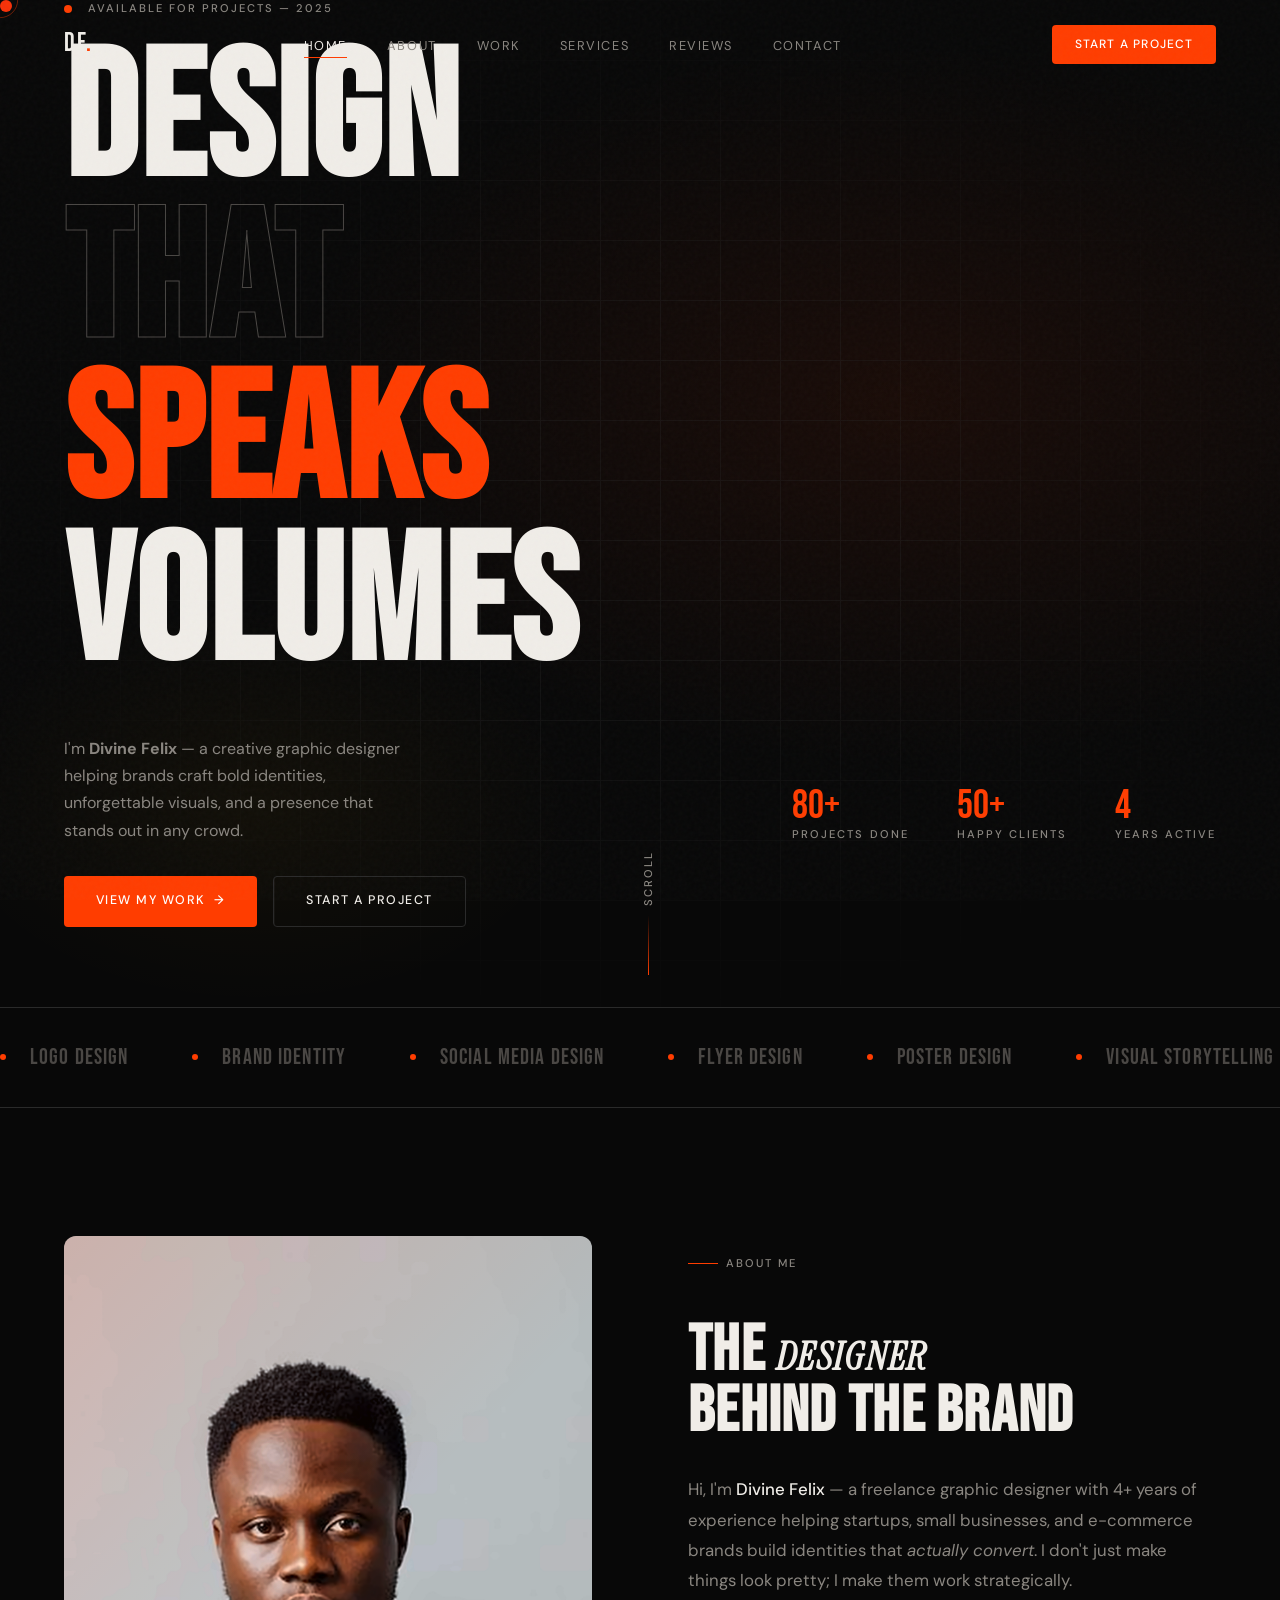
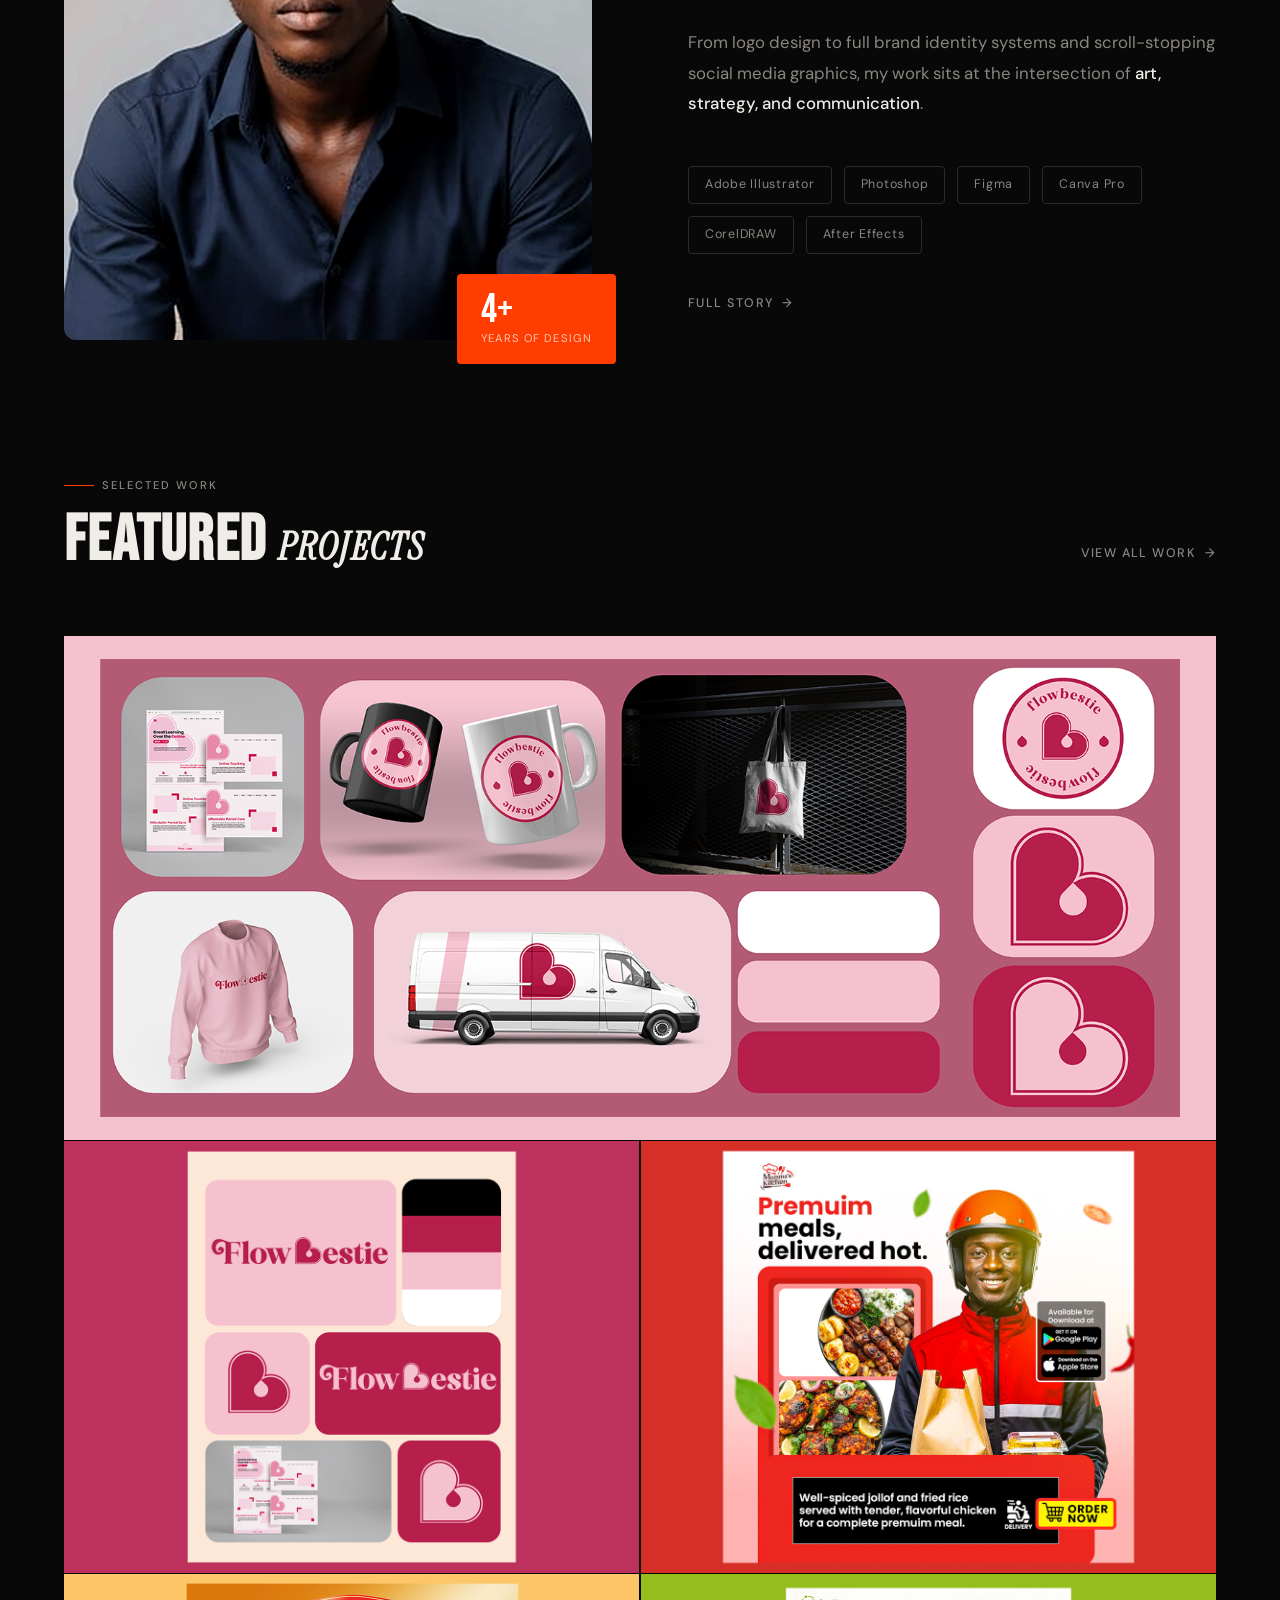
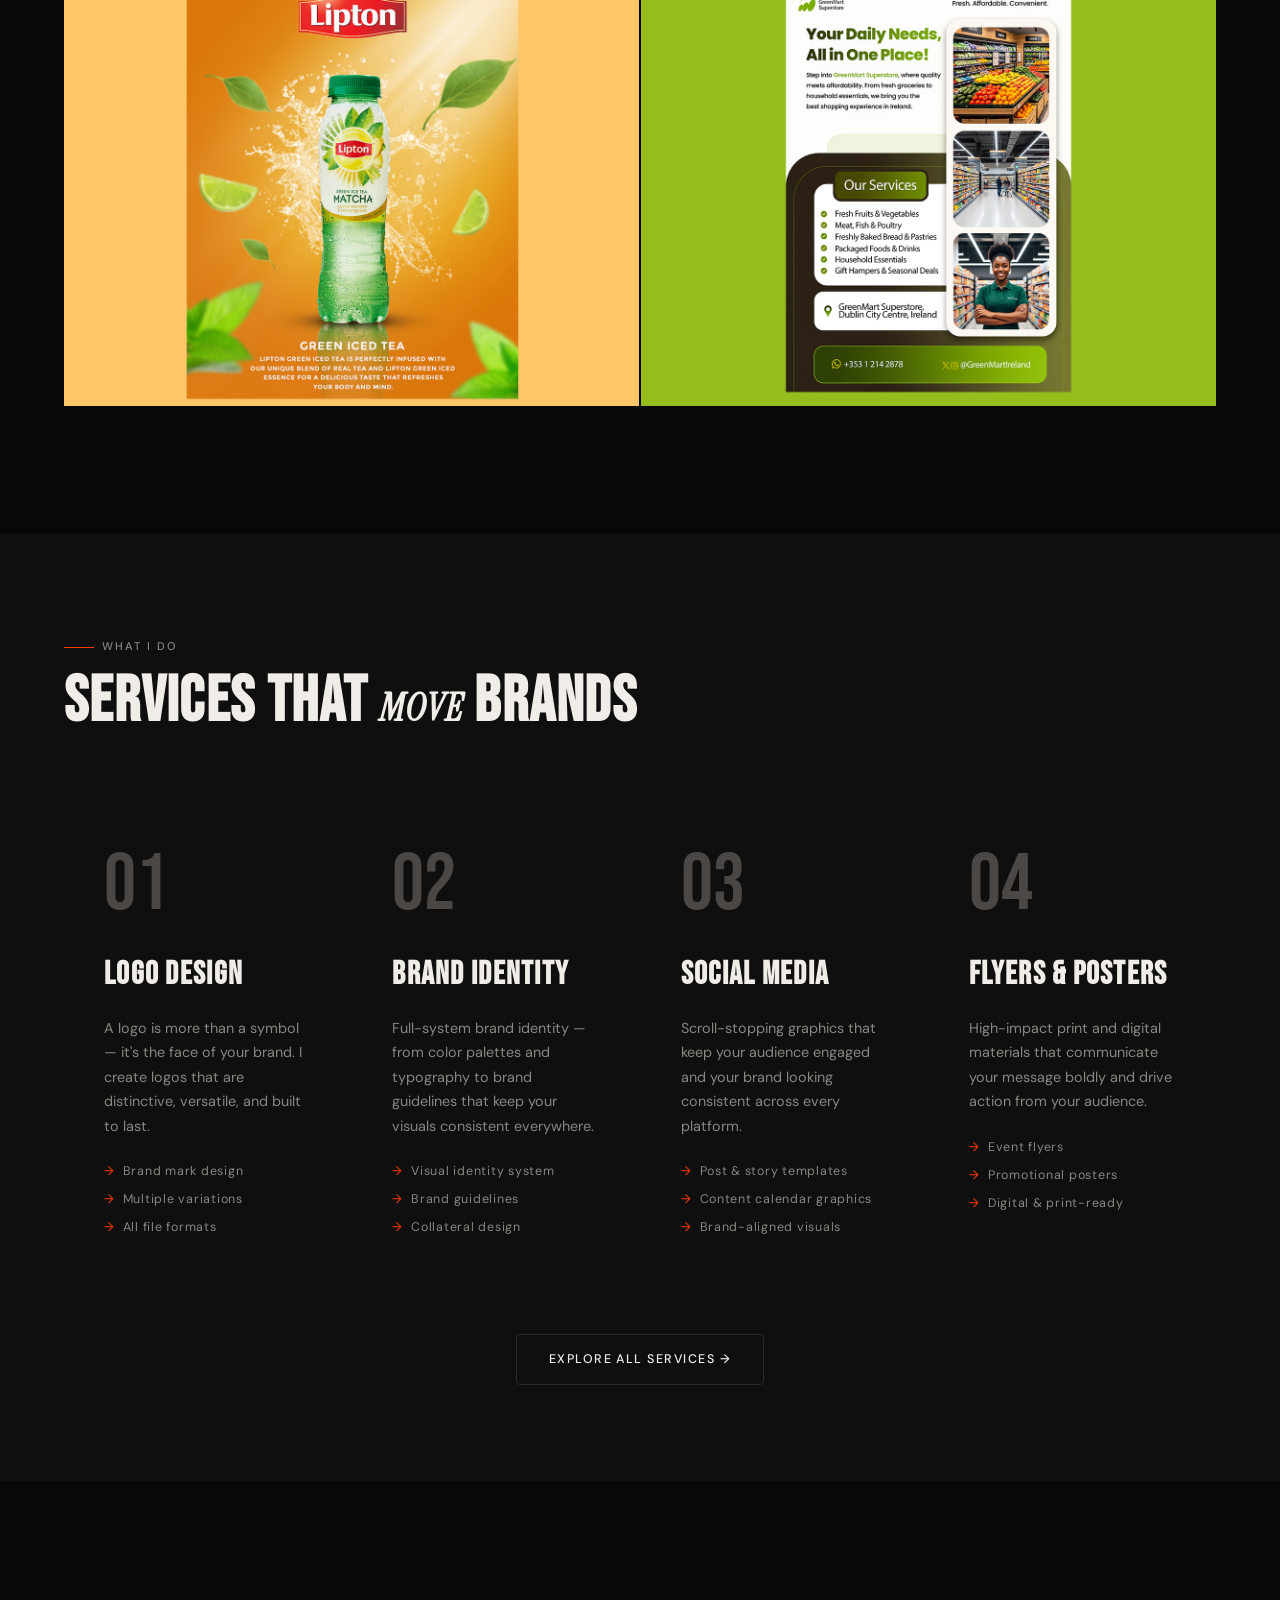
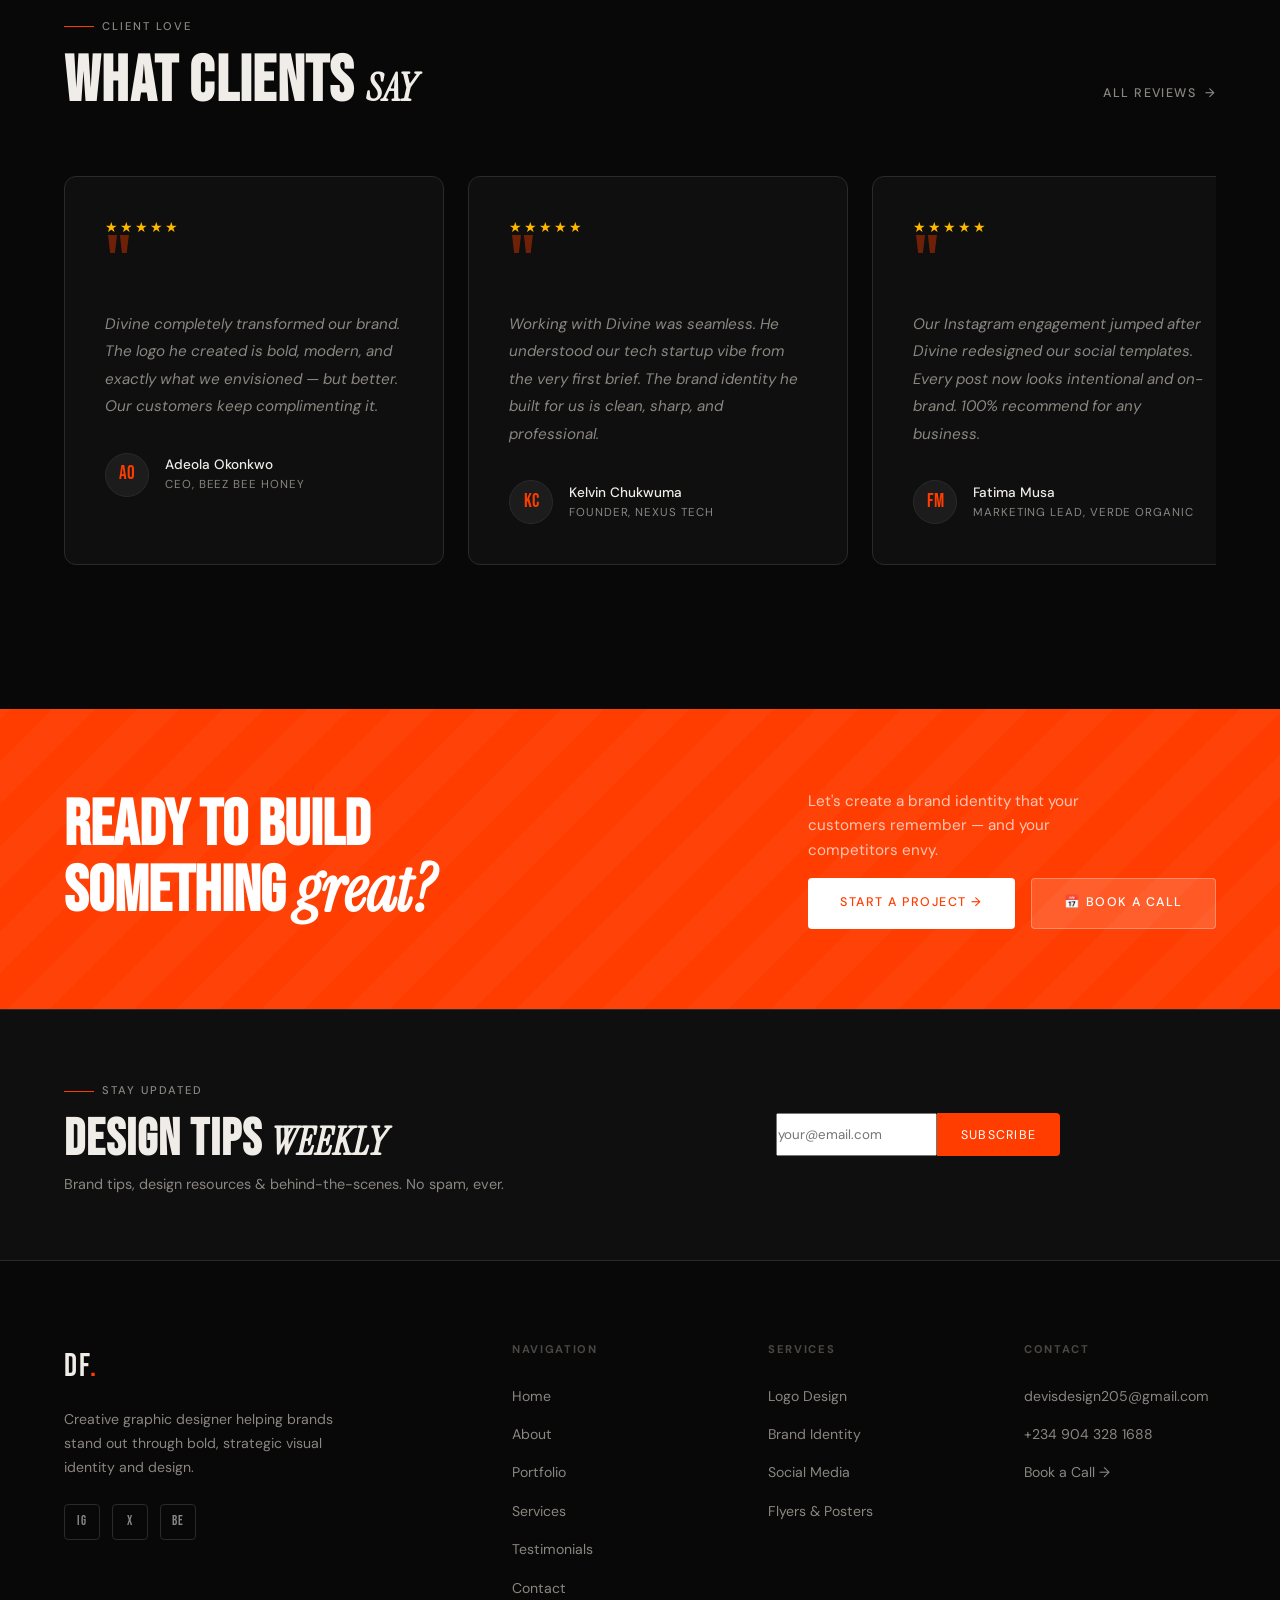
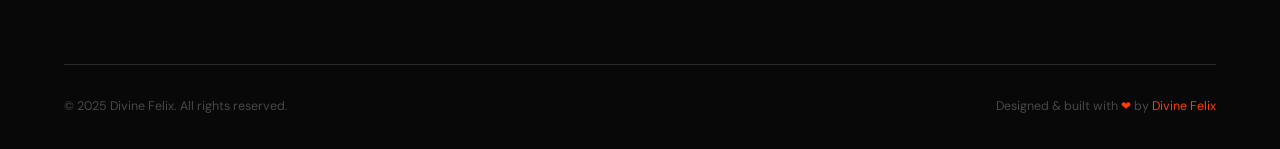
==== index.html @ 048eee92 "Add files via upload Upload portfolio files" ====
<!DOCTYPE html>
<html lang="en">
<head>
  <meta charset="UTF-8">
  <meta name="viewport" content="width=device-width, initial-scale=1.0">
  <title>Divine Felix — Creative Graphic Designer</title>
  <meta name="description" content="Divine Felix is a creative graphic designer helping brands stand out through bold logos, brand identity, social media design, and visual storytelling.">
  <meta name="keywords" content="graphic designer, logo design, brand identity, social media design, flyers, poster design, freelance designer Nigeria">
  <meta property="og:title" content="Divine Felix — Creative Graphic Designer">
  <meta property="og:description" content="Helping brands stand out through bold, strategic design.">
  <meta property="og:type" content="website">
  <link rel="stylesheet" href="css/style.css">
  <link rel="icon" href="data:image/svg+xml,<svg xmlns='http://www.w3.org/2000/svg' viewBox='0 0 100 100'><text y='.9em' font-size='90'>✦</text></svg>">
</head>
<body>

  <!-- Cursor -->
  <div class="cursor"></div>
  <div class="cursor-follower"></div>

  <!-- Navigation -->
  <nav class="nav" role="navigation" aria-label="Main navigation">
    <div class="container">
      <div class="nav-inner">
        <a href="index.html" class="nav-logo" aria-label="Divine Felix Home">DF<span>.</span></a>
        <ul class="nav-links">
          <li><a href="index.html">Home</a></li>
          <li><a href="pages/about.html">About</a></li>
          <li><a href="pages/portfolio.html">Work</a></li>
          <li><a href="pages/services.html">Services</a></li>
          <li><a href="pages/testimonials.html">Reviews</a></li>
          <li><a href="pages/contact.html">Contact</a></li>
        </ul>
        <a href="pages/contact.html" class="nav-cta">Start a Project</a>
        <button class="nav-hamburger" aria-label="Toggle menu" aria-expanded="false">
          <span></span><span></span><span></span>
        </button>
      </div>
    </div>
  </nav>

  <!-- Mobile Menu -->
  <div class="mobile-menu" role="dialog" aria-label="Mobile menu">
    <a href="index.html">Home</a>
    <a href="pages/about.html">About</a>
    <a href="pages/portfolio.html">Work</a>
    <a href="pages/services.html">Services</a>
    <a href="pages/testimonials.html">Reviews</a>
    <a href="pages/contact.html">Contact</a>
  </div>

  <!-- ==================== HERO ==================== -->
  <section class="hero" aria-label="Hero">
    <div class="hero-bg"></div>
    <div class="hero-grid"></div>
    <div class="container" style="position:relative;z-index:2;">
      <div class="hero-eyebrow">
        <div class="hero-eyebrow-dot" aria-hidden="true"></div>
        <span class="label">Available for projects — 2025</span>
      </div>
      <h1 class="display-xl hero-title" aria-label="Design that makes your brand impossible to ignore">
        <div class="line"><span>Design</span></div>
        <div class="line"><span class="outline-word">That</span> <span class="accent-word">Speaks</span></div>
        <div class="line"><span>Volumes</span></div>
      </h1>
      <div class="hero-sub">
        <p class="hero-desc">
          I'm <strong>Divine Felix</strong> — a creative graphic designer helping brands craft bold identities, unforgettable visuals, and a presence that stands out in any crowd.
        </p>
        <div class="hero-stats">
          <div>
            <div class="hero-stat-number"><span class="counter" data-target="80" data-suffix="+">80+</span></div>
            <div class="label">Projects Done</div>
          </div>
          <div>
            <div class="hero-stat-number"><span class="counter" data-target="50" data-suffix="+">50+</span></div>
            <div class="label">Happy Clients</div>
          </div>
          <div>
            <div class="hero-stat-number"><span class="counter" data-target="4" data-suffix="">4</span></div>
            <div class="label">Years Active</div>
          </div>
        </div>
        <div class="hero-actions">
          <a href="pages/portfolio.html" class="btn btn-primary">View My Work <span>→</span></a>
          <a href="pages/contact.html" class="btn btn-outline">Start a Project</a>
        </div>
      </div>
    </div>
    <div class="hero-scroll" aria-hidden="true">
      <span class="label" style="writing-mode:vertical-rl;transform:rotate(180deg);">Scroll</span>
      <div class="hero-scroll-line"></div>
    </div>
  </section>

  <!-- ==================== MARQUEE ==================== -->
  <div class="marquee-section" aria-hidden="true">
    <div class="marquee-track">
      <div class="marquee-item"><span class="marquee-dot"></span>Logo Design</div>
      <div class="marquee-item"><span class="marquee-dot"></span>Brand Identity</div>
      <div class="marquee-item"><span class="marquee-dot"></span>Social Media Design</div>
      <div class="marquee-item"><span class="marquee-dot"></span>Flyer Design</div>
      <div class="marquee-item"><span class="marquee-dot"></span>Poster Design</div>
      <div class="marquee-item"><span class="marquee-dot"></span>Visual Storytelling</div>
      <div class="marquee-item"><span class="marquee-dot"></span>Brand Strategy</div>
      <div class="marquee-item"><span class="marquee-dot"></span>Creative Direction</div>
    </div>
  </div>

  <!-- ==================== INTRO ==================== -->
  <section class="section">
    <div class="container">
      <div class="about-intro">
        <div class="about-portrait reveal-left">
          <div class="about-portrait-img">
            <img src="{css,js,pages,assets/Photos/Divine 2.png" alt="Divine Felix — Creative Graphic Designer" style="width:100%;height:100%;object-fit:cover;object-position:top;">
          </div>
          <div class="about-portrait-tag">
            <div class="num">4+</div>
            <div class="text">Years of Design</div>
          </div>
        </div>
        <div class="about-content">
          <div class="section-tag reveal">
            <div class="section-tag-line"></div>
            <span class="label">About Me</span>
          </div>
          <h2 class="display-md reveal">The <em class="serif-xl">Designer</em><br>Behind the Brand</h2>
          <p class="about-bio reveal delay-1">
            Hi, I'm <strong>Divine Felix</strong> — a freelance graphic designer with 4+ years of experience helping startups, small businesses, and e-commerce brands build identities that <em>actually convert</em>. I don't just make things look pretty; I make them work strategically.
          </p>
          <p class="about-bio reveal delay-2">
            From logo design to full brand identity systems and scroll-stopping social media graphics, my work sits at the intersection of <strong>art, strategy, and communication</strong>.
          </p>
          <div class="tools-grid reveal delay-3">
            <span class="tool-chip">Adobe Illustrator</span>
            <span class="tool-chip">Photoshop</span>
            <span class="tool-chip">Figma</span>
            <span class="tool-chip">Canva Pro</span>
            <span class="tool-chip">CorelDRAW</span>
            <span class="tool-chip">After Effects</span>
          </div>
          <div class="reveal delay-4">
            <a href="pages/about.html" class="btn-ghost btn">Full Story <span class="arrow">→</span></a>
          </div>
        </div>
      </div>
    </div>
  </section>

  <!-- ==================== FEATURED WORK ==================== -->
  <section class="section" style="padding-top:0;">
    <div class="container">
      <div class="section-header section-header-row">
        <div>
          <div class="section-tag reveal"><div class="section-tag-line"></div><span class="label">Selected Work</span></div>
          <h2 class="display-md reveal">Featured <em class="serif-xl">Projects</em></h2>
        </div>
        <a href="pages/portfolio.html" class="btn-ghost btn reveal">View All Work <span class="arrow">→</span></a>
      </div>
      <div class="works-grid">
        <a href="pages/portfolio.html#beez-bee" class="work-item" aria-label="Flow Bestie Brand Identity project">
          <div class="work-bg work-mock-1" style="background:none;padding:0;">
            <img src="{css,js,pages,assets/Photos/Flowbestie.png" alt="Flow Bestie Brand Identity" style="width:100%;height:100%;object-fit:cover;">
          </div>
          <div class="work-overlay">
            <span class="work-category">Brand Identity</span>
            <h3 class="work-title">Flow Bestie</h3>
          </div>
          <div class="work-arrow" aria-hidden="true"><svg width="16" height="16" viewBox="0 0 16 16" fill="none"><path d="M3 13L13 3M13 3H5M13 3V11" stroke="white" stroke-width="1.5"/></svg></div>
        </a>
        <a href="pages/portfolio.html#nexus" class="work-item" aria-label="Flow Bestie logo design project">
          <div class="work-bg work-mock-2" style="background:none;padding:0;">
            <img src="{css,js,pages,assets/Photos/logo board.png" alt="Flow Bestie Logo Design" style="width:100%;height:100%;object-fit:cover;">
          </div>
          <div class="work-overlay">
            <span class="work-category">Logo Design</span>
            <h3 class="work-title">Flow Bestie</h3>
          </div>
          <div class="work-arrow" aria-hidden="true"><svg width="16" height="16" viewBox="0 0 16 16" fill="none"><path d="M3 13L13 3M13 3H5M13 3V11" stroke="white" stroke-width="1.5"/></svg></div>
        </a>
        <a href="pages/portfolio.html#verde" class="work-item" aria-label="Momma's Kitchen social media design project">
          <div class="work-bg work-mock-3" style="background:none;padding:0;">
            <img src="{css,js,pages,assets/Photos/Delivery guy.png" alt="Momma's Kitchen Social Media Design" style="width:100%;height:100%;object-fit:cover;">
          </div>
          <div class="work-overlay">
            <span class="work-category">Social Media Design</span>
            <h3 class="work-title">Momma's Kitchen</h3>
          </div>
          <div class="work-arrow" aria-hidden="true"><svg width="16" height="16" viewBox="0 0 16 16" fill="none"><path d="M3 13L13 3M13 3H5M13 3V11" stroke="white" stroke-width="1.5"/></svg></div>
        </a>
        <a href="pages/portfolio.html#nova" class="work-item" aria-label="Lipton poster design project">
          <div class="work-bg work-mock-4" style="background:none;padding:0;">
            <img src="{css,js,pages,assets/Photos/Lipton.png" alt="Lipton Poster Design" style="width:100%;height:100%;object-fit:cover;">
          </div>
          <div class="work-overlay">
            <span class="work-category">Poster Design</span>
            <h3 class="work-title">Lipton</h3>
          </div>
          <div class="work-arrow" aria-hidden="true"><svg width="16" height="16" viewBox="0 0 16 16" fill="none"><path d="M3 13L13 3M13 3H5M13 3V11" stroke="white" stroke-width="1.5"/></svg></div>
        </a>
        <a href="pages/portfolio.html#lux" class="work-item" aria-label="Gainmore brand identity concept project">
          <div class="work-bg work-mock-5" style="background:none;padding:0;">
            <img src="{css,js,pages,assets/Photos/gainmore 5.jpg" alt="Gainmore Brand Identity" style="width:100%;height:100%;object-fit:cover;">
          </div>
          <div class="work-overlay">
            <span class="work-category">Brand Identity</span>
            <h3 class="work-title">Gainmore</h3>
          </div>
          <div class="work-arrow" aria-hidden="true"><svg width="16" height="16" viewBox="0 0 16 16" fill="none"><path d="M3 13L13 3M13 3H5M13 3V11" stroke="white" stroke-width="1.5"/></svg></div>
        </a>
      </div>
    </div>
  </section>

  <!-- ==================== SERVICES OVERVIEW ==================== -->
  <section class="section" style="background: var(--bg-2); padding: 6rem 0;">
    <div class="container">
      <div class="section-header">
        <div class="section-tag reveal"><div class="section-tag-line"></div><span class="label">What I Do</span></div>
        <h2 class="display-md reveal">Services That <em class="serif-xl">Move</em> Brands</h2>
      </div>
      <div class="services-grid">
        <div class="service-card reveal">
          <div class="service-num">01</div>
          <h3 class="service-name">Logo Design</h3>
          <p class="service-desc">A logo is more than a symbol — it's the face of your brand. I create logos that are distinctive, versatile, and built to last.</p>
          <ul class="service-list">
            <li>Brand mark design</li>
            <li>Multiple variations</li>
            <li>All file formats</li>
          </ul>
        </div>
        <div class="service-card reveal delay-1">
          <div class="service-num">02</div>
          <h3 class="service-name">Brand Identity</h3>
          <p class="service-desc">Full-system brand identity — from color palettes and typography to brand guidelines that keep your visuals consistent everywhere.</p>
          <ul class="service-list">
            <li>Visual identity system</li>
            <li>Brand guidelines</li>
            <li>Collateral design</li>
          </ul>
        </div>
        <div class="service-card reveal delay-2">
          <div class="service-num">03</div>
          <h3 class="service-name">Social Media</h3>
          <p class="service-desc">Scroll-stopping graphics that keep your audience engaged and your brand looking consistent across every platform.</p>
          <ul class="service-list">
            <li>Post & story templates</li>
            <li>Content calendar graphics</li>
            <li>Brand-aligned visuals</li>
          </ul>
        </div>
        <div class="service-card reveal delay-3">
          <div class="service-num">04</div>
          <h3 class="service-name">Flyers & Posters</h3>
          <p class="service-desc">High-impact print and digital materials that communicate your message boldly and drive action from your audience.</p>
          <ul class="service-list">
            <li>Event flyers</li>
            <li>Promotional posters</li>
            <li>Digital & print-ready</li>
          </ul>
        </div>
      </div>
      <div style="text-align:center;margin-top:3rem;" class="reveal">
        <a href="pages/services.html" class="btn btn-outline">Explore All Services →</a>
      </div>
    </div>
  </section>

  <!-- ==================== TESTIMONIALS ==================== -->
  <section class="section">
    <div class="container">
      <div class="section-header section-header-row">
        <div>
          <div class="section-tag reveal"><div class="section-tag-line"></div><span class="label">Client Love</span></div>
          <h2 class="display-md reveal">What Clients <em class="serif-xl">Say</em></h2>
        </div>
        <a href="pages/testimonials.html" class="btn-ghost btn reveal">All Reviews <span class="arrow">→</span></a>
      </div>
      <div class="testimonials-track">
        <div class="testimonial-card reveal">
          <div class="stars">★★★★★</div>
          <div class="testimonial-quote">"</div>
          <p class="testimonial-text">Divine completely transformed our brand. The logo he created is bold, modern, and exactly what we envisioned — but better. Our customers keep complimenting it.</p>
          <div class="testimonial-author">
            <div class="testimonial-avatar">AO</div>
            <div>
              <div class="testimonial-name">Adeola Okonkwo</div>
              <div class="testimonial-role">CEO, Beez Bee Honey</div>
            </div>
          </div>
        </div>
        <div class="testimonial-card reveal delay-1">
          <div class="stars">★★★★★</div>
          <div class="testimonial-quote">"</div>
          <p class="testimonial-text">Working with Divine was seamless. He understood our tech startup vibe from the very first brief. The brand identity he built for us is clean, sharp, and professional.</p>
          <div class="testimonial-author">
            <div class="testimonial-avatar">KC</div>
            <div>
              <div class="testimonial-name">Kelvin Chukwuma</div>
              <div class="testimonial-role">Founder, Nexus Tech</div>
            </div>
          </div>
        </div>
        <div class="testimonial-card reveal delay-2">
          <div class="stars">★★★★★</div>
          <div class="testimonial-quote">"</div>
          <p class="testimonial-text">Our Instagram engagement jumped after Divine redesigned our social templates. Every post now looks intentional and on-brand. 100% recommend for any business.</p>
          <div class="testimonial-author">
            <div class="testimonial-avatar">FM</div>
            <div>
              <div class="testimonial-name">Fatima Musa</div>
              <div class="testimonial-role">Marketing Lead, Verde Organic</div>
            </div>
          </div>
        </div>
        <div class="testimonial-card reveal delay-3">
          <div class="stars">★★★★★</div>
          <div class="testimonial-quote">"</div>
          <p class="testimonial-text">Exceptional work. The flyer Divine designed for our event went viral on Twitter. People were asking who made it — that's how impactful it was.</p>
          <div class="testimonial-author">
            <div class="testimonial-avatar">BI</div>
            <div>
              <div class="testimonial-name">Bukola Ibrahim</div>
              <div class="testimonial-role">Event Director, Nova Events</div>
            </div>
          </div>
        </div>
      </div>
    </div>
  </section>

  <!-- ==================== CTA STRIP ==================== -->
  <section class="cta-strip" aria-label="Call to action">
    <div class="cta-strip-bg" aria-hidden="true"></div>
    <div class="container">
      <div class="cta-strip-inner">
        <h2 class="cta-strip-text">Ready to build<br>something <em>great?</em></h2>
        <div style="display:flex;flex-direction:column;gap:1rem;align-items:flex-start;">
          <p style="color:rgba(255,255,255,0.7);font-size:0.95rem;max-width:320px;">Let's create a brand identity that your customers remember — and your competitors envy.</p>
          <div style="display:flex;gap:1rem;flex-wrap:wrap;">
            <a href="pages/contact.html" class="btn btn-white">Start a Project →</a>
            <a href="https://calendly.com/devisdesign205/30min" target="_blank" rel="noopener" class="btn" style="background:rgba(255,255,255,0.15);color:#fff;border:1px solid rgba(255,255,255,0.3);">📅 Book a Call</a>
          </div>
        </div>
      </div>
    </div>
  </section>

  <!-- ==================== NEWSLETTER ==================== -->
  <section class="newsletter">
    <div class="container">
      <div class="newsletter-inner">
        <div>
          <div class="section-tag reveal"><div class="section-tag-line"></div><span class="label">Stay Updated</span></div>
          <h3 class="display-md reveal" style="font-size:clamp(2rem,4vw,3.5rem);">Design Tips <em class="serif-xl">Weekly</em></h3>
          <p class="reveal" style="color:var(--text-2);margin-top:0.5rem;font-size:0.9rem;">Brand tips, design resources & behind-the-scenes. No spam, ever.</p>
        </div>
        <form class="newsletter-form reveal" novalidate aria-label="Newsletter signup">
          <input type="email" placeholder="your@email.com" aria-label="Email address" required>
          <button type="submit" class="newsletter-btn">Subscribe</button>
        </form>
      </div>
    </div>
  </section>

  <!-- ==================== FOOTER ==================== -->
  <footer class="footer" role="contentinfo">
    <div class="container">
      <div class="footer-top">
        <div class="footer-brand">
          <div class="logo">DF<span>.</span></div>
          <p>Creative graphic designer helping brands stand out through bold, strategic visual identity and design.</p>
          <div class="footer-socials" role="list">
            <a href="https://www.instagram.com/devis_design1?igsh=NGR2aHMza3V1dnh0" target="_blank" rel="noopener" class="social-icon" aria-label="Instagram" role="listitem">IG</a>
            <a href="https://x.com/Devis_Designs" target="_blank" rel="noopener" class="social-icon" aria-label="Twitter/X" role="listitem">X</a>
            <a href="https://www.behance.net/Devidesigns" target="_blank" rel="noopener" class="social-icon" aria-label="Behance" role="listitem">Be</a>
          </div>
        </div>
        <div class="footer-col">
          <h4>Navigation</h4>
          <ul>
            <li><a href="index.html">Home</a></li>
            <li><a href="pages/about.html">About</a></li>
            <li><a href="pages/portfolio.html">Portfolio</a></li>
            <li><a href="pages/services.html">Services</a></li>
            <li><a href="pages/testimonials.html">Testimonials</a></li>
            <li><a href="pages/contact.html">Contact</a></li>
          </ul>
        </div>
        <div class="footer-col">
          <h4>Services</h4>
          <ul>
            <li><a href="pages/services.html">Logo Design</a></li>
            <li><a href="pages/services.html">Brand Identity</a></li>
            <li><a href="pages/services.html">Social Media</a></li>
            <li><a href="pages/services.html">Flyers & Posters</a></li>
          </ul>
        </div>
        <div class="footer-col">
          <h4>Contact</h4>
          <ul>
            <li><a href="mailto:devisdesign205@gmail.com">devisdesign205@gmail.com</a></li>
            <li><a href="https://wa.me/2349043281688" target="_blank" rel="noopener">+234 904 328 1688</a></li>
            <li><a href="https://calendly.com/devisdesign205/30min" target="_blank" rel="noopener">Book a Call →</a></li>
          </ul>
        </div>
      </div>
      <div class="footer-bottom">
        <p>© 2025 Divine Felix. All rights reserved.</p>
        <p>Designed & built with <span style="color:var(--accent);">❤</span> by <a href="#">Divine Felix</a></p>
      </div>
    </div>
  </footer>

  <script src="js/main.js"></script>
</body>
</html>
---- css/style.css ----
/* ============================================
   DIVINE FELIX PORTFOLIO — DESIGN SYSTEM
   ============================================ */

@import url('https://fonts.googleapis.com/css2?family=Bebas+Neue&family=DM+Sans:ital,opsz,wght@0,9..40,300;0,9..40,400;0,9..40,500;1,9..40,300&family=Instrument+Serif:ital@0;1&display=swap');

/* ---- CSS Variables ---- */
:root {
  --bg:        #080808;
  --bg-2:      #0f0f0f;
  --bg-3:      #161616;
  --surface:   #1c1c1c;
  --border:    #2a2a2a;
  --accent:    #FF3D00;
  --accent-2:  #FFB800;
  --text:      #F0EDE8;
  --text-2:    #8a8680;
  --text-3:    #4a4744;

  --font-display: 'Bebas Neue', sans-serif;
  --font-serif:   'Instrument Serif', serif;
  --font-body:    'DM Sans', sans-serif;

  --ease-out:  cubic-bezier(0.16, 1, 0.3, 1);
  --ease-in:   cubic-bezier(0.7, 0, 0.84, 0);
  --radius:    4px;
  --radius-lg: 12px;
}

/* ---- Reset ---- */
*, *::before, *::after { box-sizing: border-box; margin: 0; padding: 0; }
html { scroll-behavior: smooth; font-size: 16px; }
body {
  background: var(--bg);
  color: var(--text);
  font-family: var(--font-body);
  font-size: 1rem;
  line-height: 1.6;
  overflow-x: hidden;
  -webkit-font-smoothing: antialiased;
}
img { max-width: 100%; display: block; }
a { color: inherit; text-decoration: none; }
button, input, textarea, select { font-family: inherit; }

/* ---- Custom Cursor ---- */
.cursor {
  width: 12px; height: 12px;
  background: var(--accent);
  border-radius: 50%;
  position: fixed; top: 0; left: 0;
  pointer-events: none;
  z-index: 9999;
  transition: transform 0.15s var(--ease-out), width 0.3s var(--ease-out), height 0.3s var(--ease-out);
  mix-blend-mode: difference;
}
.cursor-follower {
  width: 36px; height: 36px;
  border: 1px solid rgba(255,61,0,0.4);
  border-radius: 50%;
  position: fixed; top: 0; left: 0;
  pointer-events: none;
  z-index: 9998;
  transition: transform 0.4s var(--ease-out);
}
.cursor.hover { width: 40px; height: 40px; }

/* ---- Noise Overlay ---- */
body::before {
  content: '';
  position: fixed; inset: 0;
  background-image: url("data:image/svg+xml,%3Csvg viewBox='0 0 256 256' xmlns='http://www.w3.org/2000/svg'%3E%3Cfilter id='noise'%3E%3CfeTurbulence type='fractalNoise' baseFrequency='0.9' numOctaves='4' stitchTiles='stitch'/%3E%3C/filter%3E%3Crect width='100%25' height='100%25' filter='url(%23noise)'/%3E%3C/svg%3E");
  opacity: 0.03;
  pointer-events: none;
  z-index: 9997;
}

/* ---- Typography Scale ---- */
.display-xl {
  font-family: var(--font-display);
  font-size: clamp(5rem, 14vw, 14rem);
  line-height: 0.9;
  letter-spacing: 0.01em;
  text-transform: uppercase;
}
.display-lg {
  font-family: var(--font-display);
  font-size: clamp(3.5rem, 8vw, 8rem);
  line-height: 0.92;
  letter-spacing: 0.01em;
  text-transform: uppercase;
}
.display-md {
  font-family: var(--font-display);
  font-size: clamp(2.5rem, 5vw, 5rem);
  line-height: 0.95;
  letter-spacing: 0.02em;
  text-transform: uppercase;
}
.serif-xl {
  font-family: var(--font-serif);
  font-style: italic;
  font-size: clamp(1.5rem, 3vw, 2.5rem);
}
.label {
  font-size: 0.7rem;
  letter-spacing: 0.18em;
  text-transform: uppercase;
  color: var(--text-2);
  font-weight: 500;
}

/* ---- Layout ---- */
.container {
  max-width: 1400px;
  margin: 0 auto;
  padding: 0 clamp(1.5rem, 5vw, 5rem);
}
.section { padding: clamp(5rem, 10vw, 10rem) 0; }

/* ---- Navigation ---- */
.nav {
  position: fixed; top: 0; left: 0; right: 0;
  z-index: 100;
  padding: 1.5rem 0;
  transition: background 0.4s ease, padding 0.4s ease;
}
.nav.scrolled {
  background: rgba(8,8,8,0.92);
  backdrop-filter: blur(20px);
  padding: 1rem 0;
  border-bottom: 1px solid var(--border);
}
.nav-inner {
  display: flex;
  align-items: center;
  justify-content: space-between;
}
.nav-logo {
  font-family: var(--font-display);
  font-size: 1.6rem;
  letter-spacing: 0.08em;
}
.nav-logo span { color: var(--accent); }
.nav-links {
  display: flex;
  gap: 2.5rem;
  list-style: none;
}
.nav-links a {
  font-size: 0.8rem;
  letter-spacing: 0.12em;
  text-transform: uppercase;
  color: var(--text-2);
  transition: color 0.2s;
  position: relative;
}
.nav-links a::after {
  content: '';
  position: absolute; bottom: -4px; left: 0;
  width: 0; height: 1px;
  background: var(--accent);
  transition: width 0.3s var(--ease-out);
}
.nav-links a:hover { color: var(--text); }
.nav-links a:hover::after { width: 100%; }
.nav-links a.active { color: var(--text); }
.nav-links a.active::after { width: 100%; }
.nav-cta {
  background: var(--accent);
  color: #fff;
  padding: 0.6rem 1.4rem;
  font-size: 0.75rem;
  letter-spacing: 0.1em;
  text-transform: uppercase;
  font-weight: 500;
  border-radius: var(--radius);
  transition: background 0.2s, transform 0.2s;
}
.nav-cta:hover { background: #e03500; transform: translateY(-1px); }

/* Hamburger */
.nav-hamburger {
  display: none;
  flex-direction: column; gap: 5px;
  cursor: pointer; padding: 4px;
  background: none; border: none;
}
.nav-hamburger span {
  display: block; width: 24px; height: 1.5px;
  background: var(--text);
  transition: transform 0.3s var(--ease-out), opacity 0.3s;
}
.nav-hamburger.open span:nth-child(1) { transform: translateY(6.5px) rotate(45deg); }
.nav-hamburger.open span:nth-child(2) { opacity: 0; }
.nav-hamburger.open span:nth-child(3) { transform: translateY(-6.5px) rotate(-45deg); }

/* Mobile Menu */
.mobile-menu {
  position: fixed; inset: 0;
  background: var(--bg);
  z-index: 99;
  display: flex; flex-direction: column;
  align-items: center; justify-content: center;
  gap: 2rem;
  opacity: 0; pointer-events: none;
  transform: translateY(-20px);
  transition: opacity 0.4s var(--ease-out), transform 0.4s var(--ease-out);
}
.mobile-menu.open { opacity: 1; pointer-events: all; transform: translateY(0); }
.mobile-menu a {
  font-family: var(--font-display);
  font-size: clamp(2.5rem, 8vw, 4rem);
  letter-spacing: 0.04em;
  transition: color 0.2s;
}
.mobile-menu a:hover { color: var(--accent); }

/* ---- Buttons ---- */
.btn {
  display: inline-flex; align-items: center; gap: 0.5rem;
  padding: 0.9rem 2rem;
  font-size: 0.78rem;
  letter-spacing: 0.12em;
  text-transform: uppercase;
  font-weight: 500;
  border-radius: var(--radius);
  cursor: pointer;
  transition: all 0.25s var(--ease-out);
  border: none;
  position: relative; overflow: hidden;
}
.btn::before {
  content: '';
  position: absolute; inset: 0;
  background: rgba(255,255,255,0.08);
  transform: translateX(-100%);
  transition: transform 0.3s var(--ease-out);
}
.btn:hover::before { transform: translateX(0); }
.btn-primary { background: var(--accent); color: #fff; }
.btn-primary:hover { transform: translateY(-2px); box-shadow: 0 12px 40px rgba(255,61,0,0.35); }
.btn-outline {
  background: transparent;
  color: var(--text);
  border: 1px solid var(--border);
}
.btn-outline:hover { border-color: var(--text-2); transform: translateY(-2px); }
.btn-ghost { background: transparent; color: var(--text-2); padding: 0.5rem 0; }
.btn-ghost:hover { color: var(--text); }
.btn-ghost .arrow { transition: transform 0.25s var(--ease-out); }
.btn-ghost:hover .arrow { transform: translateX(6px); }

/* ---- Hero ---- */
.hero {
  min-height: 100svh;
  display: flex; flex-direction: column; justify-content: flex-end;
  padding-bottom: 5rem;
  position: relative;
  overflow: hidden;
}
.hero-bg {
  position: absolute; inset: 0;
  background: radial-gradient(ellipse 80% 60% at 70% 40%, rgba(255,61,0,0.07) 0%, transparent 60%),
              radial-gradient(ellipse 50% 40% at 20% 80%, rgba(255,184,0,0.04) 0%, transparent 50%);
}
.hero-grid {
  position: absolute; inset: 0;
  background-image: 
    linear-gradient(var(--border) 1px, transparent 1px),
    linear-gradient(90deg, var(--border) 1px, transparent 1px);
  background-size: 60px 60px;
  opacity: 0.3;
  mask-image: radial-gradient(ellipse at center, black 30%, transparent 75%);
}
.hero-eyebrow {
  display: flex; align-items: center; gap: 1rem;
  margin-bottom: 1.5rem;
}
.hero-eyebrow-dot {
  width: 8px; height: 8px;
  background: var(--accent);
  border-radius: 50%;
  animation: pulse 2s infinite;
}
@keyframes pulse {
  0%, 100% { opacity: 1; transform: scale(1); }
  50% { opacity: 0.5; transform: scale(0.8); }
}
.hero-title { position: relative; }
.hero-title .line { overflow: hidden; }
.hero-title .line span { display: block; transform: translateY(110%); animation: slideUp 0.9s var(--ease-out) forwards; }
.hero-title .line:nth-child(1) span { animation-delay: 0.1s; }
.hero-title .line:nth-child(2) span { animation-delay: 0.2s; }
.hero-title .line:nth-child(3) span { animation-delay: 0.3s; }
@keyframes slideUp {
  to { transform: translateY(0); }
}
.hero-title .accent-word { color: var(--accent); }
.hero-title .outline-word {
  -webkit-text-stroke: 1px var(--text-3);
  color: transparent;
}
.hero-sub {
  margin-top: 3rem;
  display: flex;
  align-items: flex-end;
  justify-content: space-between;
  gap: 2rem;
  flex-wrap: wrap;
}
.hero-desc {
  max-width: 360px;
  color: var(--text-2);
  line-height: 1.7;
  opacity: 0;
  animation: fadeUp 0.8s var(--ease-out) 0.6s forwards;
}
@keyframes fadeUp {
  from { opacity: 0; transform: translateY(20px); }
  to   { opacity: 1; transform: translateY(0); }
}
.hero-actions {
  display: flex; gap: 1rem; flex-wrap: wrap;
  opacity: 0;
  animation: fadeUp 0.8s var(--ease-out) 0.75s forwards;
}
.hero-scroll {
  position: absolute; bottom: 2rem; left: 50%;
  transform: translateX(-50%);
  display: flex; flex-direction: column; align-items: center; gap: 0.5rem;
  opacity: 0;
  animation: fadeUp 0.8s var(--ease-out) 1s forwards;
}
.hero-scroll-line {
  width: 1px; height: 60px;
  background: linear-gradient(to bottom, transparent, var(--accent));
  animation: scrollPulse 2s ease-in-out infinite;
}
@keyframes scrollPulse {
  0%, 100% { opacity: 0.4; }
  50% { opacity: 1; }
}
.hero-stats {
  display: flex; gap: 3rem;
  opacity: 0;
  animation: fadeUp 0.8s var(--ease-out) 0.9s forwards;
}
.hero-stat-number {
  font-family: var(--font-display);
  font-size: 2.5rem;
  line-height: 1;
  color: var(--text);
}
.hero-stat-number span { color: var(--accent); }

/* ---- Section Headers ---- */
.section-header { margin-bottom: 4rem; }
.section-header-row {
  display: flex; align-items: flex-end;
  justify-content: space-between; gap: 2rem;
  flex-wrap: wrap;
}
.section-tag {
  display: inline-flex; align-items: center; gap: 0.5rem;
  margin-bottom: 1rem;
}
.section-tag-line { width: 30px; height: 1px; background: var(--accent); }

/* ---- Marquee ---- */
.marquee-section { padding: 2rem 0; border-top: 1px solid var(--border); border-bottom: 1px solid var(--border); overflow: hidden; }
.marquee-track { display: flex; gap: 4rem; width: max-content; animation: marquee 30s linear infinite; }
.marquee-section:hover .marquee-track { animation-play-state: paused; }
@keyframes marquee { to { transform: translateX(-50%); } }
.marquee-item {
  display: flex; align-items: center; gap: 1.5rem;
  font-family: var(--font-display);
  font-size: 1.4rem;
  letter-spacing: 0.05em;
  color: var(--text-3);
  white-space: nowrap;
}
.marquee-dot { width: 6px; height: 6px; background: var(--accent); border-radius: 50%; flex-shrink: 0; }

/* ---- About Intro ---- */
.about-intro {
  display: grid;
  grid-template-columns: 1fr 1fr;
  gap: 6rem;
  align-items: center;
}
.about-portrait {
  position: relative;
}
.about-portrait-img {
  width: 100%;
  aspect-ratio: 3/4;
  background: var(--surface);
  border-radius: var(--radius-lg);
  overflow: hidden;
  position: relative;
}
.about-portrait-img::after {
  content: '';
  position: absolute; inset: 0;
  background: linear-gradient(135deg, rgba(255,61,0,0.15) 0%, transparent 50%);
}
.portrait-placeholder {
  width: 100%; height: 100%;
  display: flex; align-items: center; justify-content: center;
  background: linear-gradient(135deg, #1c1c1c 0%, #111 100%);
  font-family: var(--font-display);
  font-size: 8rem;
  color: var(--text-3);
  letter-spacing: 0.02em;
}
.about-portrait-tag {
  position: absolute; bottom: -1.5rem; right: -1.5rem;
  background: var(--accent);
  padding: 1rem 1.5rem;
  border-radius: var(--radius);
}
.about-portrait-tag .num {
  font-family: var(--font-display);
  font-size: 2.5rem;
  line-height: 1;
  color: #fff;
}
.about-portrait-tag .text {
  font-size: 0.7rem;
  letter-spacing: 0.1em;
  text-transform: uppercase;
  color: rgba(255,255,255,0.7);
}
.about-content { display: flex; flex-direction: column; gap: 2rem; }
.about-bio {
  color: var(--text-2);
  font-size: 1.05rem;
  line-height: 1.8;
}
.about-bio strong { color: var(--text); font-weight: 500; }

/* ---- Tools Grid ---- */
.tools-grid {
  display: flex; flex-wrap: wrap; gap: 0.75rem;
  margin-top: 1rem;
}
.tool-chip {
  padding: 0.5rem 1rem;
  border: 1px solid var(--border);
  border-radius: var(--radius);
  font-size: 0.78rem;
  letter-spacing: 0.06em;
  color: var(--text-2);
  transition: all 0.2s;
}
.tool-chip:hover { border-color: var(--accent); color: var(--text); }

/* ---- Works / Portfolio ---- */
.works-grid {
  display: grid;
  grid-template-columns: repeat(2, 1fr);
  gap: 1.5px;
}
.work-item {
  position: relative;
  aspect-ratio: 4/3;
  overflow: hidden;
  cursor: pointer;
  background: var(--surface);
}
.work-item:first-child { grid-column: 1 / -1; aspect-ratio: 16/7; }
.work-bg {
  width: 100%; height: 100%;
  transition: transform 0.7s var(--ease-out);
}
.work-item:hover .work-bg { transform: scale(1.05); }
.work-overlay {
  position: absolute; inset: 0;
  background: linear-gradient(to top, rgba(8,8,8,0.92) 0%, transparent 50%);
  display: flex; flex-direction: column; justify-content: flex-end;
  padding: 2rem;
  transform: translateY(10px);
  opacity: 0;
  transition: opacity 0.4s var(--ease-out), transform 0.4s var(--ease-out);
}
.work-item:hover .work-overlay { opacity: 1; transform: translateY(0); }
.work-category {
  font-size: 0.68rem;
  letter-spacing: 0.15em;
  text-transform: uppercase;
  color: var(--accent);
  margin-bottom: 0.4rem;
}
.work-title {
  font-family: var(--font-display);
  font-size: 2rem;
  letter-spacing: 0.04em;
}
.work-arrow {
  position: absolute; top: 1.5rem; right: 1.5rem;
  width: 44px; height: 44px;
  background: var(--accent);
  border-radius: 50%;
  display: flex; align-items: center; justify-content: center;
  transform: scale(0) rotate(-45deg);
  transition: transform 0.4s var(--ease-out);
}
.work-item:hover .work-arrow { transform: scale(1) rotate(0deg); }

/* Mock project colors */
.work-mock-1 { background: linear-gradient(135deg, #1a0a00 0%, #2d1200 50%, #1a0500 100%); }
.work-mock-2 { background: linear-gradient(135deg, #0a0a1a 0%, #12123a 50%, #050520 100%); }
.work-mock-3 { background: linear-gradient(135deg, #0a1a0a 0%, #0d2b0d 50%, #061206 100%); }
.work-mock-4 { background: linear-gradient(135deg, #1a1a0a 0%, #2e2b0c 50%, #14120a 100%); }
.work-mock-5 { background: linear-gradient(135deg, #1a0a14 0%, #280f1e 50%, #120a0f 100%); }
.work-inner-design {
  width: 100%; height: 100%;
  display: flex; align-items: center; justify-content: center;
  font-family: var(--font-display);
  font-size: clamp(3rem, 8vw, 7rem);
  color: rgba(255,255,255,0.06);
  letter-spacing: 0.05em;
  text-align: center;
  padding: 2rem;
}

/* ---- Services ---- */
.services-grid {
  display: grid;
  grid-template-columns: repeat(auto-fit, minmax(280px, 1fr));
  gap: 1.5px;
}
.service-card {
  background: var(--bg-2);
  padding: 3rem 2.5rem;
  position: relative;
  overflow: hidden;
  transition: background 0.3s;
  cursor: default;
}
.service-card::before {
  content: '';
  position: absolute; bottom: 0; left: 0;
  width: 100%; height: 3px;
  background: var(--accent);
  transform: scaleX(0);
  transform-origin: left;
  transition: transform 0.4s var(--ease-out);
}
.service-card:hover::before { transform: scaleX(1); }
.service-card:hover { background: var(--bg-3); }
.service-num {
  font-family: var(--font-display);
  font-size: 5rem;
  color: var(--text-3);
  line-height: 1;
  margin-bottom: 1.5rem;
  transition: color 0.3s;
}
.service-card:hover .service-num { color: var(--border); }
.service-icon {
  width: 48px; height: 48px;
  margin-bottom: 1.5rem;
  color: var(--accent);
}
.service-name {
  font-family: var(--font-display);
  font-size: 2rem;
  letter-spacing: 0.04em;
  margin-bottom: 1rem;
}
.service-desc {
  color: var(--text-2);
  font-size: 0.9rem;
  line-height: 1.7;
  margin-bottom: 1.5rem;
}
.service-list {
  list-style: none;
  display: flex; flex-direction: column; gap: 0.5rem;
}
.service-list li {
  font-size: 0.78rem;
  letter-spacing: 0.06em;
  color: var(--text-2);
  display: flex; align-items: center; gap: 0.5rem;
}
.service-list li::before { content: '→'; color: var(--accent); }

/* ---- Testimonials ---- */
.testimonials-track { display: flex; gap: 1.5rem; overflow-x: auto; padding-bottom: 1rem; scrollbar-width: none; }
.testimonials-track::-webkit-scrollbar { display: none; }
.testimonial-card {
  flex: 0 0 380px;
  background: var(--bg-2);
  border: 1px solid var(--border);
  border-radius: var(--radius-lg);
  padding: 2.5rem;
  position: relative;
}
.testimonial-quote {
  font-family: var(--font-display);
  font-size: 5rem;
  color: var(--accent);
  line-height: 0.5;
  margin-bottom: 1.5rem;
  opacity: 0.4;
}
.testimonial-text {
  color: var(--text-2);
  font-size: 0.95rem;
  line-height: 1.8;
  margin-bottom: 2rem;
  font-style: italic;
}
.testimonial-author { display: flex; align-items: center; gap: 1rem; }
.testimonial-avatar {
  width: 44px; height: 44px;
  border-radius: 50%;
  background: var(--surface);
  display: flex; align-items: center; justify-content: center;
  font-family: var(--font-display);
  font-size: 1.2rem;
  color: var(--accent);
  border: 1px solid var(--border);
}
.testimonial-name {
  font-size: 0.85rem;
  font-weight: 500;
}
.testimonial-role {
  font-size: 0.72rem;
  letter-spacing: 0.08em;
  text-transform: uppercase;
  color: var(--text-2);
}
.stars { color: var(--accent-2); letter-spacing: 2px; font-size: 0.85rem; margin-bottom: 0.5rem; }

/* ---- CTA Strip ---- */
.cta-strip {
  background: var(--accent);
  padding: 5rem 0;
  position: relative; overflow: hidden;
}
.cta-strip-bg {
  position: absolute; inset: 0;
  background: repeating-linear-gradient(
    -45deg, transparent, transparent 30px,
    rgba(255,255,255,0.03) 30px, rgba(255,255,255,0.03) 60px
  );
}
.cta-strip-inner {
  display: flex; align-items: center; justify-content: space-between; gap: 2rem; flex-wrap: wrap;
  position: relative;
}
.cta-strip-text { font-family: var(--font-display); font-size: clamp(2.5rem, 5vw, 5rem); color: #fff; line-height: 1; }
.cta-strip-text em { font-family: var(--font-serif); font-style: italic; }
.btn-white { background: #fff; color: var(--accent); }
.btn-white:hover { background: #f0f0f0; transform: translateY(-2px); box-shadow: 0 12px 40px rgba(0,0,0,0.2); }

/* ---- Newsletter ---- */
.newsletter { background: var(--bg-2); border-top: 1px solid var(--border); }
.newsletter-inner {
  display: flex; align-items: center; justify-content: space-between; gap: 3rem; flex-wrap: wrap;
  padding: 4rem 0;
}
.newsletter-form { display: flex; gap: 0; max-width: 440px; width: 100%; }
.newsletter-input {
  flex: 1;
  background: var(--surface);
  border: 1px solid var(--border);
  border-right: none;
  border-radius: var(--radius) 0 0 var(--radius);
  padding: 0.85rem 1.2rem;
  color: var(--text);
  font-size: 0.85rem;
  outline: none;
  transition: border-color 0.2s;
}
.newsletter-input:focus { border-color: var(--accent); }
.newsletter-input::placeholder { color: var(--text-3); }
.newsletter-btn {
  background: var(--accent);
  color: #fff;
  border: none;
  padding: 0.85rem 1.5rem;
  border-radius: 0 var(--radius) var(--radius) 0;
  font-size: 0.78rem;
  letter-spacing: 0.1em;
  text-transform: uppercase;
  cursor: pointer;
  transition: background 0.2s;
}
.newsletter-btn:hover { background: #e03500; }

/* ---- Footer ---- */
.footer {
  padding: 5rem 0 2rem;
  border-top: 1px solid var(--border);
}
.footer-top {
  display: grid;
  grid-template-columns: 2fr 1fr 1fr 1fr;
  gap: 4rem;
  padding-bottom: 4rem;
  border-bottom: 1px solid var(--border);
  margin-bottom: 2rem;
}
.footer-brand .logo {
  font-family: var(--font-display);
  font-size: 2rem;
  letter-spacing: 0.06em;
  margin-bottom: 1rem;
}
.footer-brand .logo span { color: var(--accent); }
.footer-brand p { color: var(--text-2); font-size: 0.88rem; line-height: 1.7; max-width: 300px; }
.footer-col h4 {
  font-size: 0.7rem;
  letter-spacing: 0.15em;
  text-transform: uppercase;
  color: var(--text-3);
  margin-bottom: 1.5rem;
}
.footer-col ul { list-style: none; display: flex; flex-direction: column; gap: 0.8rem; }
.footer-col ul li a {
  font-size: 0.88rem;
  color: var(--text-2);
  transition: color 0.2s;
}
.footer-col ul li a:hover { color: var(--text); }
.footer-socials { display: flex; gap: 0.75rem; margin-top: 1.5rem; }
.social-icon {
  width: 36px; height: 36px;
  border: 1px solid var(--border);
  border-radius: var(--radius);
  display: flex; align-items: center; justify-content: center;
  color: var(--text-2);
  font-size: 0.8rem;
  transition: all 0.2s;
  font-family: var(--font-display);
  letter-spacing: 0.04em;
}
.social-icon:hover { border-color: var(--accent); color: var(--accent); }
.footer-bottom {
  display: flex; align-items: center; justify-content: space-between; gap: 1rem; flex-wrap: wrap;
}
.footer-bottom p { font-size: 0.78rem; color: var(--text-3); }
.footer-bottom a { color: var(--accent); }

/* ---- Contact Form ---- */
.contact-grid {
  display: grid;
  grid-template-columns: 1fr 1.4fr;
  gap: 6rem;
  align-items: start;
}
.contact-info { display: flex; flex-direction: column; gap: 3rem; }
.contact-detail { display: flex; flex-direction: column; gap: 0.3rem; }
.contact-detail .label { color: var(--text-3); }
.contact-detail a, .contact-detail p { color: var(--text-2); font-size: 1.05rem; transition: color 0.2s; }
.contact-detail a:hover { color: var(--accent); }
.form-group { display: flex; flex-direction: column; gap: 0.4rem; margin-bottom: 1.5rem; }
.form-group label { font-size: 0.72rem; letter-spacing: 0.1em; text-transform: uppercase; color: var(--text-2); }
.form-group input, .form-group textarea, .form-group select {
  background: var(--bg-2);
  border: 1px solid var(--border);
  border-radius: var(--radius);
  padding: 0.9rem 1.1rem;
  color: var(--text);
  font-size: 0.88rem;
  outline: none;
  transition: border-color 0.2s;
  -webkit-appearance: none;
}
.form-group input:focus, .form-group textarea:focus, .form-group select:focus { border-color: var(--accent); }
.form-group textarea { resize: vertical; min-height: 130px; }
.form-group select { background-image: url("data:image/svg+xml,%3Csvg xmlns='http://www.w3.org/2000/svg' width='12' height='8' viewBox='0 0 12 8'%3E%3Cpath fill='%238a8680' d='M1 1l5 5 5-5'/%3E%3C/svg%3E"); background-repeat: no-repeat; background-position: right 1rem center; padding-right: 2.5rem; }
.form-row { display: grid; grid-template-columns: 1fr 1fr; gap: 1rem; }

/* ---- Page Hero ---- */
.page-hero {
  padding-top: 10rem;
  padding-bottom: 5rem;
  border-bottom: 1px solid var(--border);
  position: relative; overflow: hidden;
}
.page-hero-bg {
  position: absolute; inset: 0;
  background: radial-gradient(ellipse 60% 50% at 80% 50%, rgba(255,61,0,0.05) 0%, transparent 70%);
}

/* ---- Portfolio Filter ---- */
.portfolio-filters { display: flex; gap: 0.5rem; flex-wrap: wrap; margin-bottom: 3rem; }
.filter-btn {
  padding: 0.5rem 1.2rem;
  border: 1px solid var(--border);
  background: transparent;
  color: var(--text-2);
  font-size: 0.78rem;
  letter-spacing: 0.08em;
  text-transform: uppercase;
  border-radius: var(--radius);
  cursor: pointer;
  transition: all 0.2s;
}
.filter-btn:hover, .filter-btn.active { background: var(--accent); border-color: var(--accent); color: #fff; }

/* ---- Project Detail ---- */
.project-hero-img {
  width: 100%; aspect-ratio: 16/7;
  background: var(--surface);
  border-radius: var(--radius-lg);
  overflow: hidden;
  margin-bottom: 4rem;
}
.project-meta {
  display: flex; gap: 3rem; flex-wrap: wrap;
  padding: 2.5rem;
  background: var(--bg-2);
  border-radius: var(--radius-lg);
  border: 1px solid var(--border);
  margin-bottom: 3rem;
}
.project-meta-item { display: flex; flex-direction: column; gap: 0.3rem; }
.project-meta-item .label { color: var(--text-3); }
.project-meta-item p { font-size: 0.9rem; color: var(--text); }
.project-process-grid { display: grid; grid-template-columns: repeat(3, 1fr); gap: 1.5rem; margin: 3rem 0; }
.process-step {
  background: var(--bg-2);
  border: 1px solid var(--border);
  padding: 2rem;
  border-radius: var(--radius);
}
.process-step-num {
  font-family: var(--font-display);
  font-size: 3rem;
  color: var(--text-3);
  margin-bottom: 0.5rem;
}
.process-step h4 { font-size: 1rem; margin-bottom: 0.5rem; }
.process-step p { font-size: 0.85rem; color: var(--text-2); line-height: 1.6; }

/* ---- Skills Progress ---- */
.skills-grid { display: flex; flex-direction: column; gap: 1rem; }
.skill-bar { display: flex; flex-direction: column; gap: 0.4rem; }
.skill-bar-header { display: flex; justify-content: space-between; }
.skill-bar-header span { font-size: 0.82rem; color: var(--text-2); }
.skill-bar-header .pct { color: var(--text-3); }
.skill-bar-track { height: 3px; background: var(--surface); border-radius: 99px; overflow: hidden; }
.skill-bar-fill { height: 100%; background: var(--accent); border-radius: 99px; width: 0; transition: width 1.2s var(--ease-out); }

/* ---- Animate on scroll ---- */
.reveal { opacity: 0; transform: translateY(30px); transition: opacity 0.7s var(--ease-out), transform 0.7s var(--ease-out); }
.reveal.visible { opacity: 1; transform: translateY(0); }
.reveal-left { opacity: 0; transform: translateX(-30px); transition: opacity 0.7s var(--ease-out), transform 0.7s var(--ease-out); }
.reveal-left.visible { opacity: 1; transform: translateX(0); }
.reveal-scale { opacity: 0; transform: scale(0.95); transition: opacity 0.7s var(--ease-out), transform 0.7s var(--ease-out); }
.reveal-scale.visible { opacity: 1; transform: scale(1); }
.delay-1 { transition-delay: 0.1s; }
.delay-2 { transition-delay: 0.2s; }
.delay-3 { transition-delay: 0.3s; }
.delay-4 { transition-delay: 0.4s; }

/* ---- Responsive ---- */
@media (max-width: 1024px) {
  .footer-top { grid-template-columns: 1fr 1fr; }
  .about-intro { grid-template-columns: 1fr; gap: 3rem; }
  .contact-grid { grid-template-columns: 1fr; gap: 3rem; }
  .project-process-grid { grid-template-columns: 1fr 1fr; }
}
@media (max-width: 768px) {
  .nav-links, .nav-cta { display: none; }
  .nav-hamburger { display: flex; }
  .works-grid { grid-template-columns: 1fr; }
  .works-grid .work-item:first-child { aspect-ratio: 4/3; }
  .footer-top { grid-template-columns: 1fr; gap: 2.5rem; }
  .cta-strip-inner { flex-direction: column; text-align: center; }
  .hero-sub { flex-direction: column; align-items: flex-start; }
  .hero-stats { gap: 2rem; }
  .form-row { grid-template-columns: 1fr; }
  .project-process-grid { grid-template-columns: 1fr; }
  .cursor, .cursor-follower { display: none; }
}
@media (max-width: 480px) {
  .section { padding: 4rem 0; }
  .services-grid { grid-template-columns: 1fr; }
  .newsletter-inner { flex-direction: column; }
}
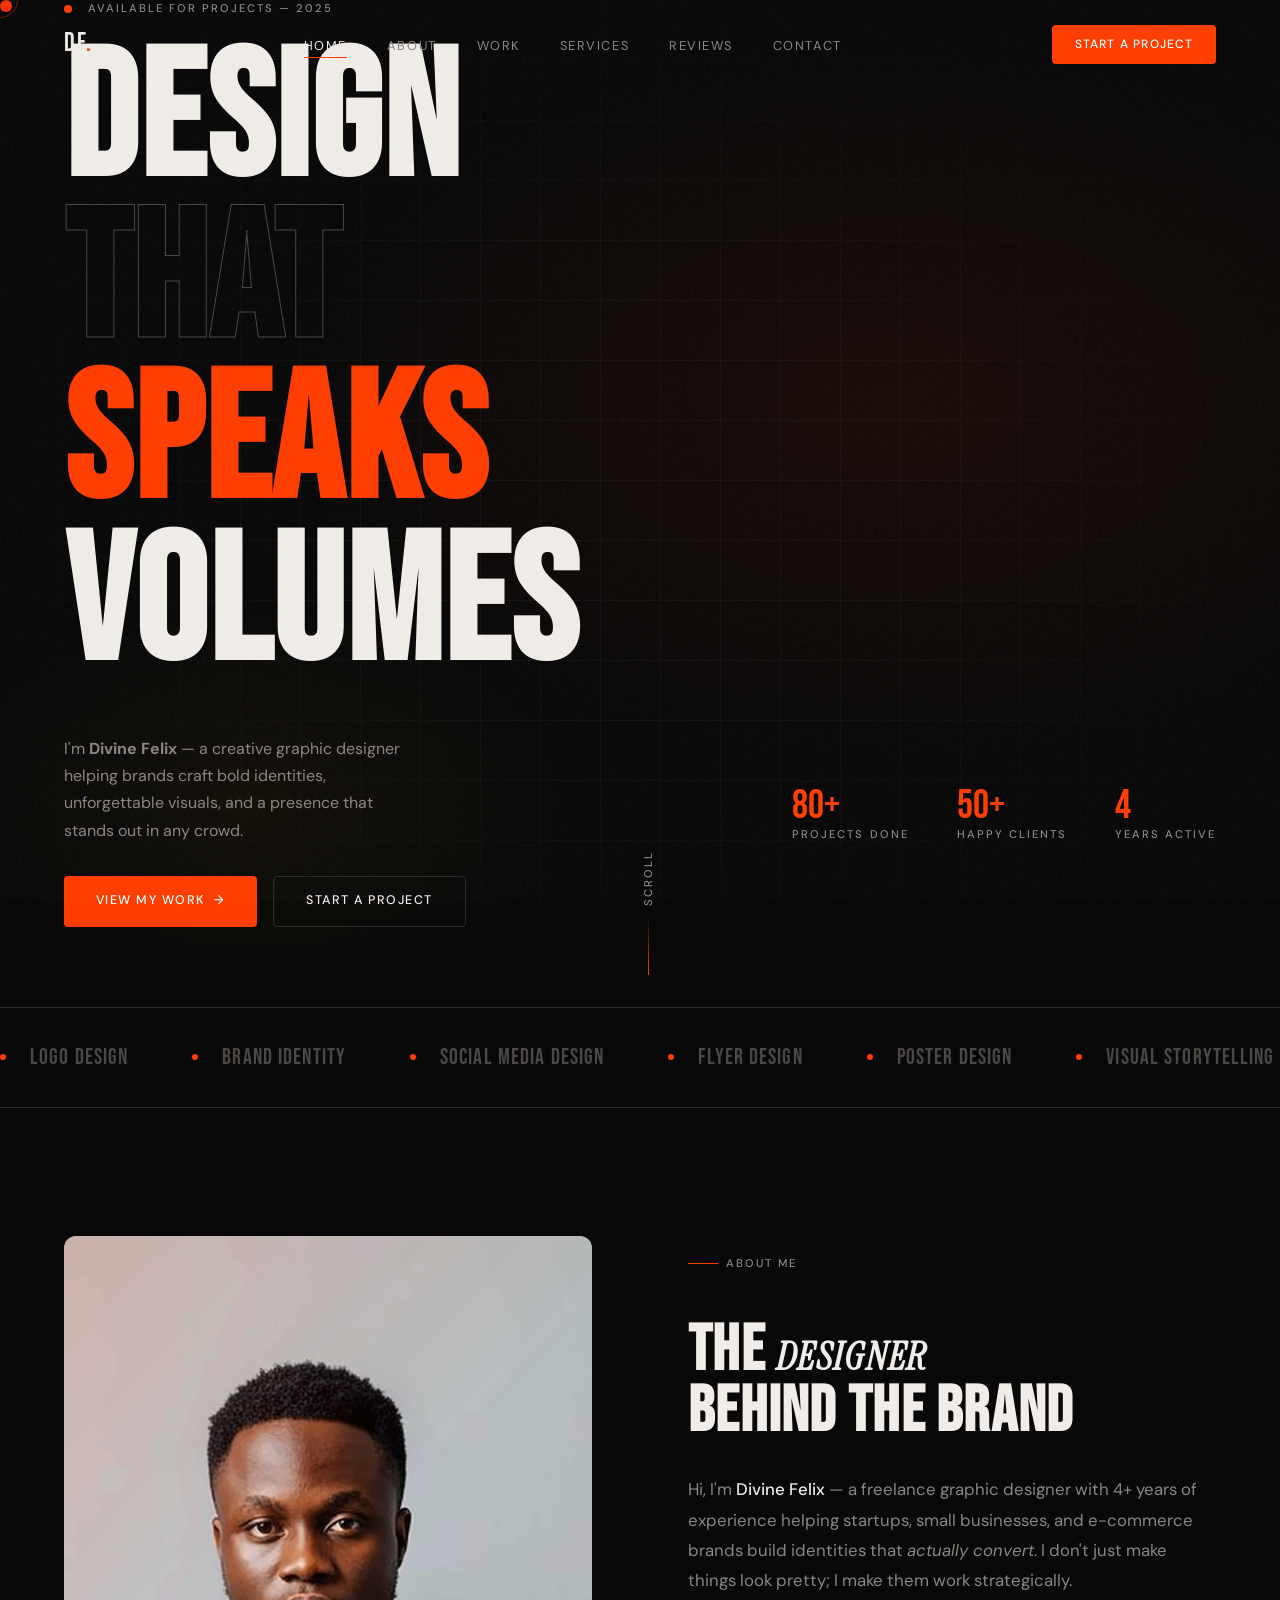
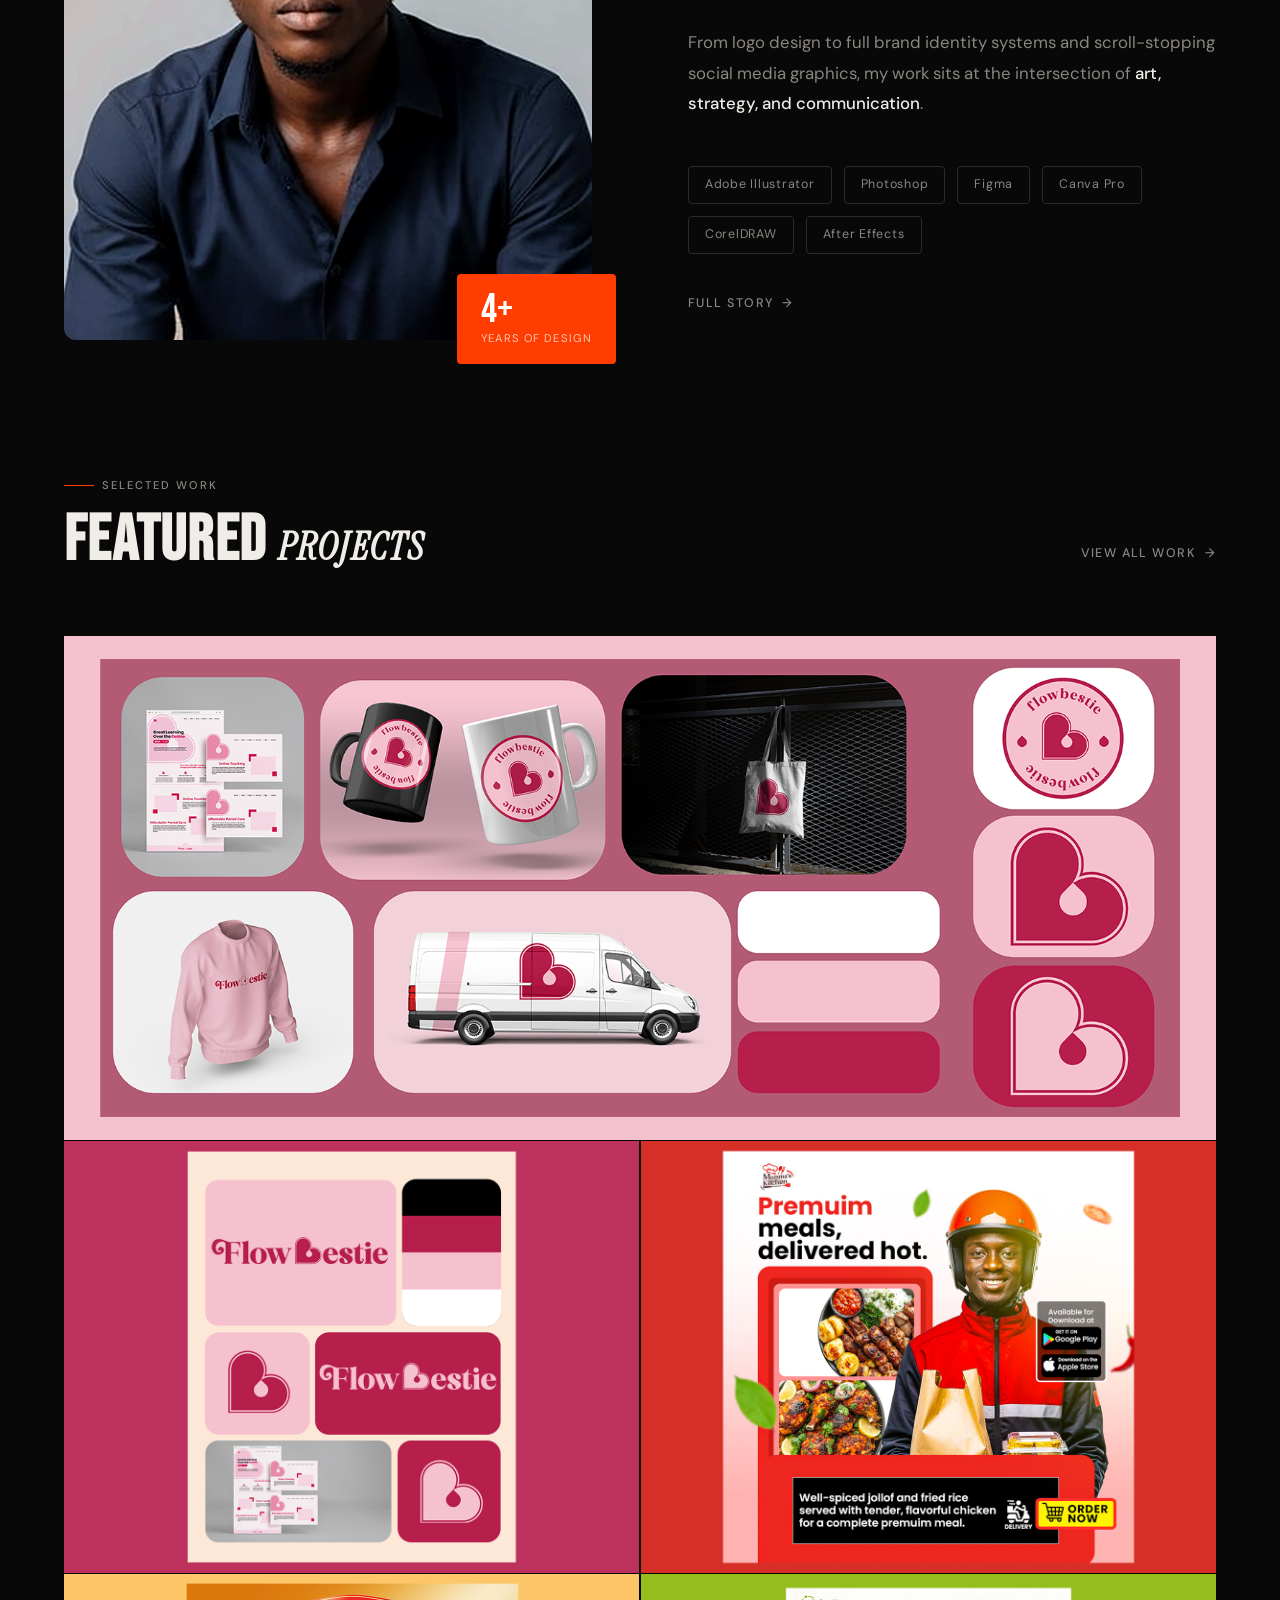
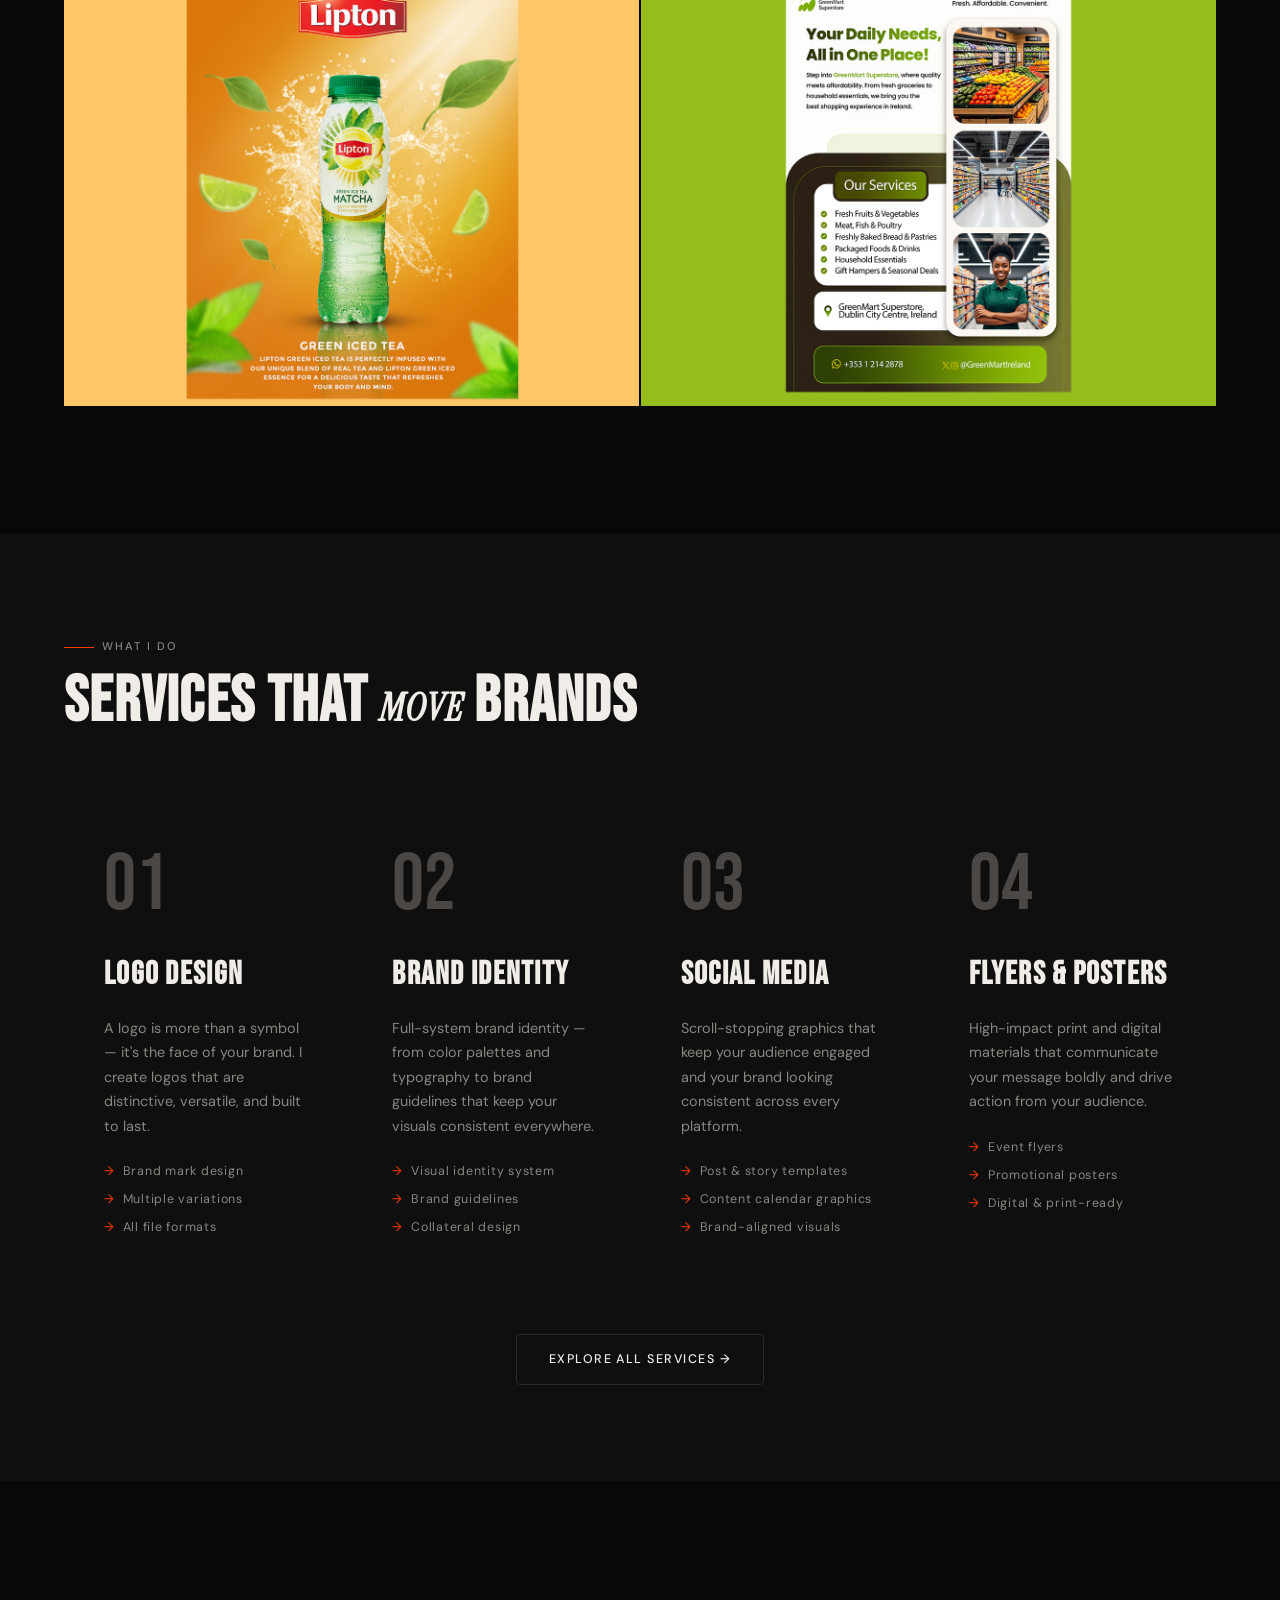
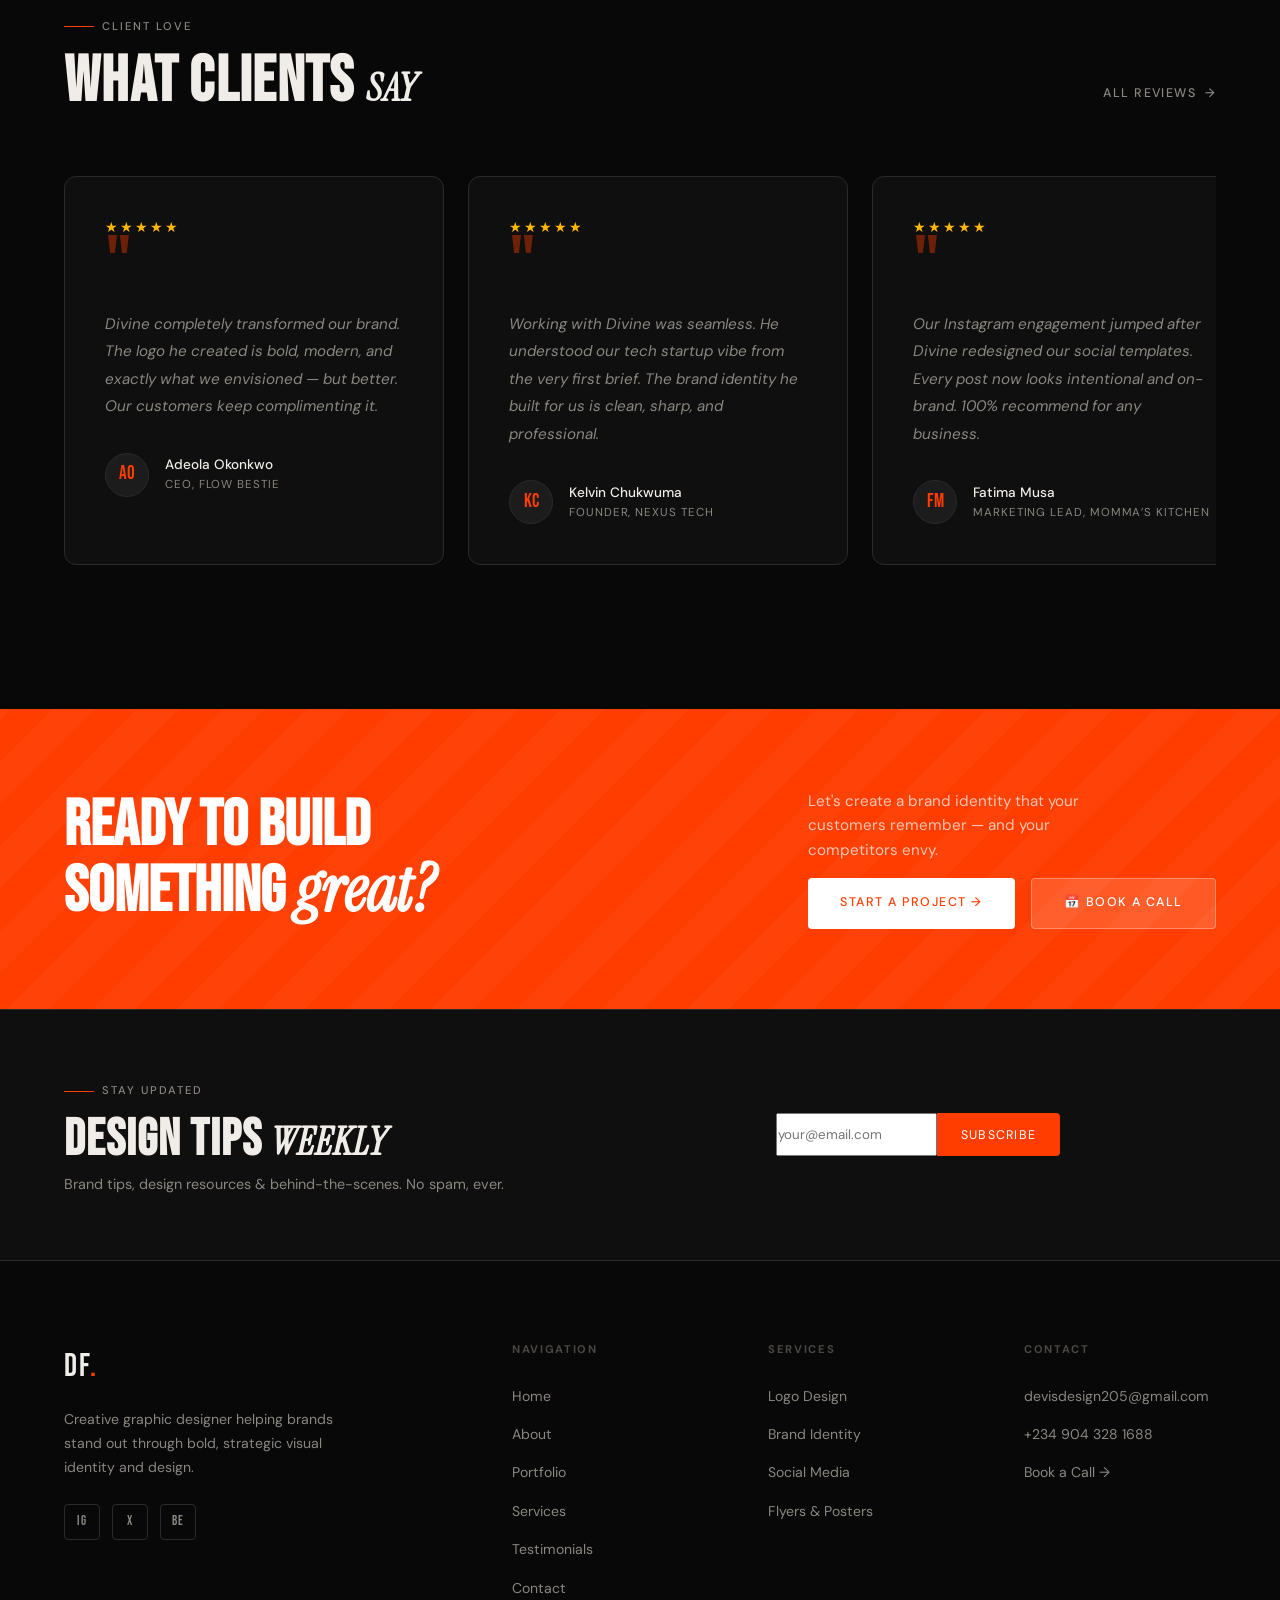
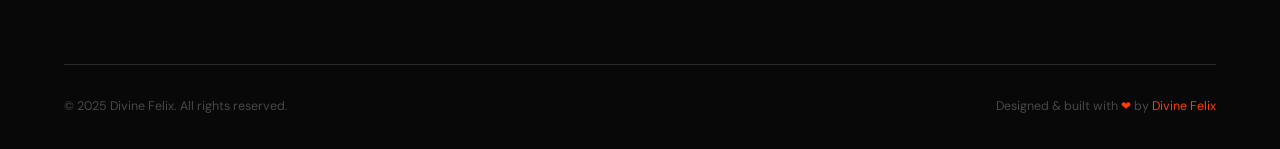
==== commit 218bac75: "Update index.html" ====
--- a/index.html
+++ b/index.html
@@ -287,7 +287,7 @@
             <div class="testimonial-avatar">AO</div>
             <div>
               <div class="testimonial-name">Adeola Okonkwo</div>
-              <div class="testimonial-role">CEO, Beez Bee Honey</div>
+              <div class="testimonial-role">CEO, Flow Bestie</div>
             </div>
           </div>
         </div>
@@ -311,7 +311,7 @@
             <div class="testimonial-avatar">FM</div>
             <div>
               <div class="testimonial-name">Fatima Musa</div>
-              <div class="testimonial-role">Marketing Lead, Verde Organic</div>
+              <div class="testimonial-role">Marketing Lead, Momma’s Kitchen</div>
             </div>
           </div>
         </div>
@@ -323,7 +323,7 @@
             <div class="testimonial-avatar">BI</div>
             <div>
               <div class="testimonial-name">Bukola Ibrahim</div>
-              <div class="testimonial-role">Event Director, Nova Events</div>
+              <div class="testimonial-role">Event Director, GreenMart Superstore</div>
             </div>
           </div>
         </div>
